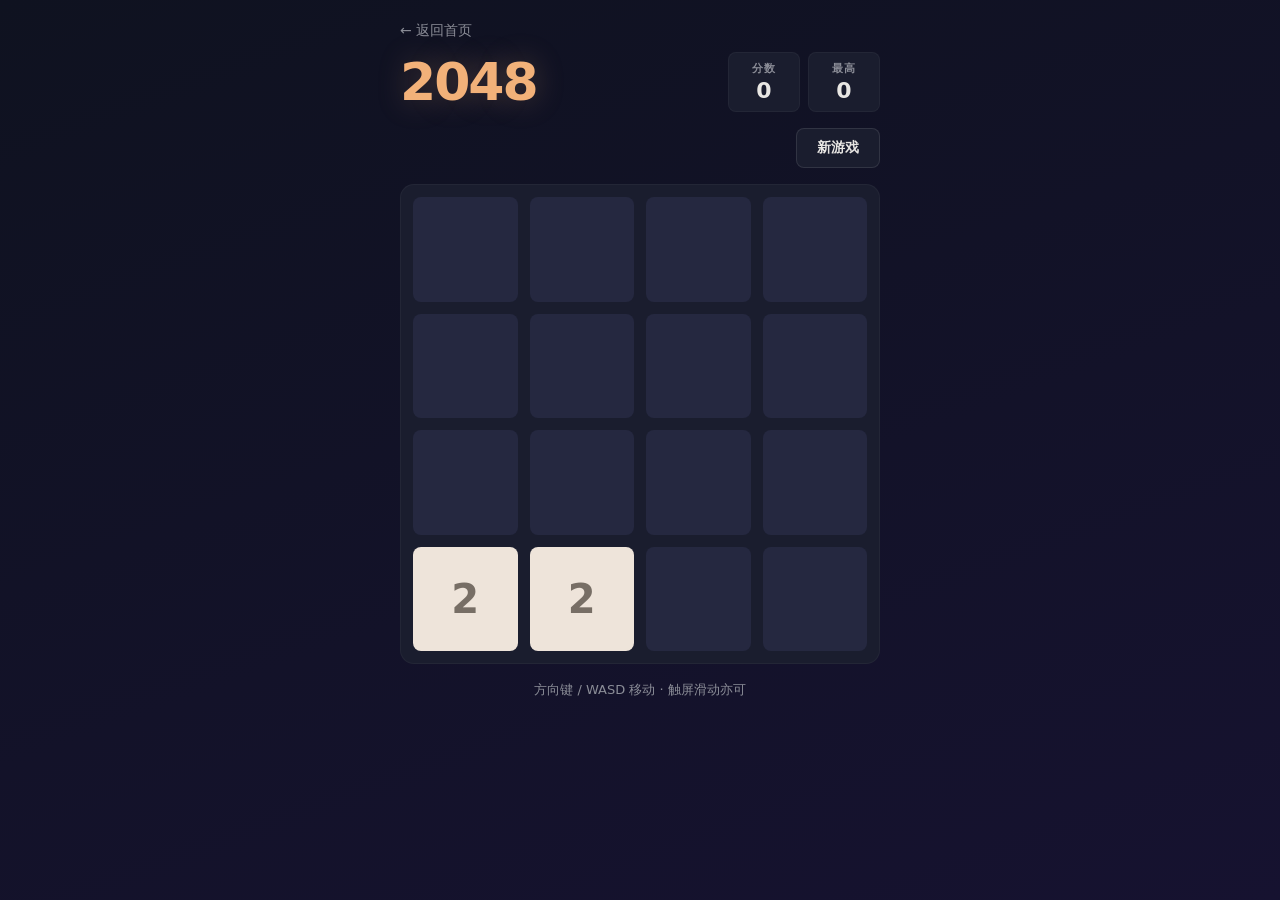
==== games/2048.html @ df6203e5 "Initial commit: HTML5 mini games collection" ====
<!DOCTYPE html>
<html lang="zh-CN">
<head>
<meta charset="UTF-8">
<meta name="viewport" content="width=device-width, initial-scale=1.0, user-scalable=no">
<title>2048</title>
<style>
/* === RESET & TOKENS === */
*, *::before, *::after { box-sizing: border-box; margin: 0; padding: 0; }

:root {
  --bg: #0f1220;
  --bg-end: #161230;
  --surface: #1a1d2e;
  --cell-empty: #252840;
  --text: #e8e6e3;
  --text-dim: #8b8d97;
  --accent: #f2b179;
  --accent-glow: rgba(242, 177, 121, 0.25);
  --radius: 8px;
  --radius-lg: 14px;
  --font: "PingFang SC", "Microsoft YaHei", system-ui, sans-serif;
  --grid-pad: 12px;
  --grid-gap: 12px;
}

/* === BASE === */
html, body {
  height: 100%;
  font-family: var(--font);
  background: linear-gradient(160deg, var(--bg) 0%, var(--bg-end) 100%);
  color: var(--text);
  overflow-x: hidden;
  -webkit-tap-highlight-color: transparent;
}

body {
  display: flex;
  justify-content: center;
  align-items: flex-start;
  padding: 20px 16px 40px;
}

.container {
  max-width: 480px;
  width: 100%;
}

/* === HEADER === */
.header { margin-bottom: 16px; }

.back-link {
  display: inline-block;
  color: var(--text-dim);
  text-decoration: none;
  font-size: 14px;
  margin-bottom: 12px;
  transition: color 0.2s;
}
.back-link:hover { color: var(--text); }

.title-row {
  display: flex;
  justify-content: space-between;
  align-items: center;
}

.title-row h1 {
  font-size: 52px;
  font-weight: 800;
  color: var(--accent);
  letter-spacing: -2px;
  line-height: 1;
  text-shadow: 0 0 30px var(--accent-glow);
}

.scores { display: flex; gap: 8px; }

.score-box {
  background: var(--surface);
  border-radius: var(--radius);
  padding: 8px 16px;
  text-align: center;
  min-width: 72px;
  border: 1px solid rgba(255,255,255,0.04);
}

.score-label {
  display: block;
  font-size: 11px;
  font-weight: 600;
  color: var(--text-dim);
  text-transform: uppercase;
  letter-spacing: 1px;
  margin-bottom: 2px;
}

.score-value {
  display: block;
  font-size: 22px;
  font-weight: 700;
  font-variant-numeric: tabular-nums;
  color: var(--text);
}

/* === CONTROLS === */
.controls {
  display: flex;
  justify-content: flex-end;
  margin-bottom: 16px;
}

.btn {
  font-family: var(--font);
  font-size: 14px;
  font-weight: 600;
  padding: 10px 20px;
  border-radius: var(--radius);
  border: 1px solid rgba(255,255,255,0.1);
  background: var(--surface);
  color: var(--text);
  cursor: pointer;
  transition: background 0.2s, transform 0.1s, border-color 0.2s;
}
.btn:hover {
  background: #252840;
  border-color: rgba(255,255,255,0.18);
}
.btn:active { transform: scale(0.97); }
.btn:focus-visible {
  outline: 2px solid var(--accent);
  outline-offset: 2px;
}

/* === GRID === */
.grid-wrapper {
  position: relative;
}

.grid {
  display: grid;
  grid-template-columns: repeat(4, 1fr);
  gap: var(--grid-gap);
  padding: var(--grid-pad);
  background: var(--surface);
  border-radius: var(--radius-lg);
  border: 1px solid rgba(255,255,255,0.04);
  touch-action: none;
  user-select: none;
  -webkit-user-select: none;
}

.cell {
  aspect-ratio: 1;
  background: var(--cell-empty);
  border-radius: var(--radius);
  display: flex;
  justify-content: center;
  align-items: center;
  font-weight: 700;
  font-size: 40px;
  line-height: 1;
  color: #776e65;
  transition: background-color 0.12s, color 0.12s, box-shadow 0.3s;
  position: relative;
}

/* === TILE COLORS === */
.cell[data-value="2"]    { background: #eee4da; color: #776e65; }
.cell[data-value="4"]    { background: #ede0c8; color: #776e65; }
.cell[data-value="8"]    { background: #f2b179; color: #f9f6f2; }
.cell[data-value="16"]   { background: #f59563; color: #f9f6f2; }
.cell[data-value="32"]   { background: #f67c5f; color: #f9f6f2; }
.cell[data-value="64"]   { background: #f65e3b; color: #f9f6f2; }
.cell[data-value="128"]  { background: #edcf72; color: #f9f6f2; font-size: 34px; box-shadow: 0 0 20px rgba(237,207,114,0.35); }
.cell[data-value="256"]  { background: #edcc61; color: #f9f6f2; font-size: 34px; box-shadow: 0 0 26px rgba(237,204,97,0.45); }
.cell[data-value="512"]  { background: #edc850; color: #f9f6f2; font-size: 34px; box-shadow: 0 0 32px rgba(237,200,80,0.55); }
.cell[data-value="1024"] { background: #edc53f; color: #f9f6f2; font-size: 26px; box-shadow: 0 0 40px rgba(237,197,63,0.6); }
.cell[data-value="2048"] { background: #edc22e; color: #f9f6f2; font-size: 26px; box-shadow: 0 0 50px rgba(237,194,46,0.7), 0 0 80px rgba(237,194,46,0.25); }

/* === ANIMATIONS === */
@keyframes pop-in {
  0%   { transform: scale(0); opacity: 0; }
  60%  { transform: scale(1.08); opacity: 1; }
  100% { transform: scale(1); }
}
@keyframes pulse {
  0%   { transform: scale(1); }
  40%  { transform: scale(1.18); }
  100% { transform: scale(1); }
}
@keyframes score-bump {
  0%   { transform: scale(1); }
  50%  { transform: scale(1.25); }
  100% { transform: scale(1); }
}

.cell.anim-new  { animation: pop-in 0.2s ease-out both; }
.cell.anim-merge { animation: pulse 0.2s ease-out both; }
.score-value.anim-score { animation: score-bump 0.3s ease-out; }

/* === OVERLAY === */
.overlay {
  position: absolute;
  inset: 0;
  background: rgba(15, 18, 32, 0.82);
  border-radius: var(--radius-lg);
  display: flex;
  flex-direction: column;
  justify-content: center;
  align-items: center;
  z-index: 10;
  opacity: 1;
  transition: opacity 0.3s;
  backdrop-filter: blur(4px);
  -webkit-backdrop-filter: blur(4px);
}
.overlay.hidden {
  opacity: 0;
  pointer-events: none;
}

.overlay-title {
  font-size: 36px;
  font-weight: 800;
  margin-bottom: 8px;
  color: var(--accent);
}
.overlay-sub {
  font-size: 16px;
  color: var(--text-dim);
  margin-bottom: 24px;
}
.overlay-buttons { display: flex; gap: 10px; }

.btn-primary {
  font-family: var(--font);
  font-size: 15px;
  font-weight: 600;
  padding: 12px 28px;
  border-radius: var(--radius);
  border: none;
  background: var(--accent);
  color: #1a1d2e;
  cursor: pointer;
  transition: transform 0.1s, filter 0.2s;
}
.btn-primary:hover { filter: brightness(1.08); }
.btn-primary:active { transform: scale(0.97); }
.btn-primary:focus-visible {
  outline: 2px solid var(--text);
  outline-offset: 2px;
}

.btn-secondary {
  font-family: var(--font);
  font-size: 15px;
  font-weight: 600;
  padding: 12px 28px;
  border-radius: var(--radius);
  border: 1px solid rgba(255,255,255,0.15);
  background: transparent;
  color: var(--text);
  cursor: pointer;
  transition: background 0.2s, transform 0.1s;
}
.btn-secondary:hover { background: rgba(255,255,255,0.06); }
.btn-secondary:active { transform: scale(0.97); }
.btn-secondary:focus-visible {
  outline: 2px solid var(--accent);
  outline-offset: 2px;
}

/* === INSTRUCTIONS === */
.instructions {
  text-align: center;
  color: var(--text-dim);
  font-size: 13px;
  margin-top: 16px;
  line-height: 1.6;
}

/* === RESPONSIVE === */
@media (max-width: 520px) {
  body { padding: 12px 10px 32px; }
  .title-row h1 { font-size: 40px; }
  .score-box { padding: 6px 12px; min-width: 60px; }
  .score-value { font-size: 18px; }
  .cell { font-size: 30px; }
  .cell[data-value="128"],
  .cell[data-value="256"],
  .cell[data-value="512"] { font-size: 24px; }
  .cell[data-value="1024"],
  .cell[data-value="2048"] { font-size: 18px; }
  :root { --grid-gap: 8px; --grid-pad: 8px; }
  .overlay-title { font-size: 28px; }
}

@media (max-width: 360px) {
  .title-row h1 { font-size: 32px; }
  .cell { font-size: 24px; }
  .cell[data-value="128"],
  .cell[data-value="256"],
  .cell[data-value="512"] { font-size: 20px; }
  .cell[data-value="1024"],
  .cell[data-value="2048"] { font-size: 15px; }
}

/* === REDUCED MOTION === */
@media (prefers-reduced-motion: reduce) {
  *, *::before, *::after {
    animation-duration: 0.01ms !important;
    transition-duration: 0.01ms !important;
  }
}
</style>
</head>
<body>
<div class="container">
  <header class="header">
    <a href="../index.html" class="back-link">&larr; 返回首页</a>
    <div class="title-row">
      <h1>2048</h1>
      <div class="scores">
        <div class="score-box">
          <span class="score-label">分数</span>
          <span class="score-value" id="score">0</span>
        </div>
        <div class="score-box">
          <span class="score-label">最高</span>
          <span class="score-value" id="best">0</span>
        </div>
      </div>
    </div>
  </header>

  <div class="controls">
    <button class="btn" id="new-game-btn">新游戏</button>
  </div>

  <div class="grid-wrapper">
    <div class="grid" id="grid" role="grid" aria-label="2048 游戏网格"></div>
    <div class="overlay hidden" id="overlay">
      <div class="overlay-title" id="overlay-title"></div>
      <div class="overlay-sub" id="overlay-sub"></div>
      <div class="overlay-buttons">
        <button class="btn-primary" id="overlay-restart">重新开始</button>
        <button class="btn-secondary hidden" id="overlay-continue">继续游戏</button>
      </div>
    </div>
  </div>

  <p class="instructions">方向键 / WASD 移动 &middot; 触屏滑动亦可</p>
</div>

<script>
(function () {
  'use strict';

  /* ===== STATE ===== */
  var SIZE = 4;
  var grid = [];
  var score = 0;
  var best = 0;
  var won = false;       // has 2048 been reached this game?
  var keepPlaying = false;
  var over = false;
  var cells = [];

  /* ===== DOM REFS ===== */
  var gridEl       = document.getElementById('grid');
  var scoreEl      = document.getElementById('score');
  var bestEl       = document.getElementById('best');
  var overlayEl    = document.getElementById('overlay');
  var overlayTitle = document.getElementById('overlay-title');
  var overlaySub   = document.getElementById('overlay-sub');
  var overlayRestart  = document.getElementById('overlay-restart');
  var overlayContinue = document.getElementById('overlay-continue');
  var newGameBtn   = document.getElementById('new-game-btn');

  /* ===== INIT ===== */
  function init() {
    best = parseInt(localStorage.getItem('game2048_best') || '0', 10);
    bestEl.textContent = best;
    buildCells();
    newGame();
  }

  function buildCells() {
    gridEl.innerHTML = '';
    cells = [];
    for (var i = 0; i < SIZE * SIZE; i++) {
      var cell = document.createElement('div');
      cell.className = 'cell';
      cell.setAttribute('role', 'gridcell');
      gridEl.appendChild(cell);
      cells.push(cell);
    }
  }

  function newGame() {
    grid = emptyGrid();
    score = 0;
    won = false;
    keepPlaying = false;
    over = false;
    scoreEl.textContent = '0';
    hideOverlay();
    addRandomTile();
    addRandomTile();
    render();
  }

  function emptyGrid() {
    var g = [];
    for (var r = 0; r < SIZE; r++) {
      g.push([0, 0, 0, 0]);
    }
    return g;
  }

  /* ===== RANDOM TILE ===== */
  function addRandomTile() {
    var empty = [];
    for (var r = 0; r < SIZE; r++) {
      for (var c = 0; c < SIZE; c++) {
        if (grid[r][c] === 0) empty.push({ r: r, c: c });
      }
    }
    if (empty.length === 0) return null;
    var pos = empty[Math.floor(Math.random() * empty.length)];
    grid[pos.r][pos.c] = Math.random() < 0.9 ? 2 : 4;
    return pos;
  }

  /* ===== SLIDE LINE ===== */
  function slideLine(line) {
    var filtered = [];
    for (var i = 0; i < line.length; i++) {
      if (line[i] !== 0) filtered.push(line[i]);
    }
    var result = [];
    var mergedIndices = [];
    var lineScore = 0;
    var i = 0;
    while (i < filtered.length) {
      if (i + 1 < filtered.length && filtered[i] === filtered[i + 1]) {
        var val = filtered[i] * 2;
        result.push(val);
        mergedIndices.push(result.length - 1);
        lineScore += val;
        i += 2;
      } else {
        result.push(filtered[i]);
        i += 1;
      }
    }
    while (result.length < SIZE) result.push(0);
    return { result: result, score: lineScore, mergedIndices: mergedIndices };
  }

  /* ===== MOVES ===== */
  function moveLeft() {
    var moved = false;
    var totalScore = 0;
    var mergedPositions = [];
    for (var r = 0; r < SIZE; r++) {
      var old = grid[r].join(',');
      var res = slideLine(grid[r].slice());
      grid[r] = res.result;
      totalScore += res.score;
      if (grid[r].join(',') !== old) moved = true;
      for (var j = 0; j < res.mergedIndices.length; j++) {
        mergedPositions.push({ r: r, c: res.mergedIndices[j] });
      }
    }
    return { moved: moved, score: totalScore, merged: mergedPositions };
  }

  function moveRight() {
    var moved = false;
    var totalScore = 0;
    var mergedPositions = [];
    for (var r = 0; r < SIZE; r++) {
      var old = grid[r].join(',');
      var reversed = grid[r].slice().reverse();
      var res = slideLine(reversed);
      var newRow = res.result.slice().reverse();
      grid[r] = newRow;
      totalScore += res.score;
      if (grid[r].join(',') !== old) moved = true;
      for (var j = 0; j < res.mergedIndices.length; j++) {
        mergedPositions.push({ r: r, c: SIZE - 1 - res.mergedIndices[j] });
      }
    }
    return { moved: moved, score: totalScore, merged: mergedPositions };
  }

  function moveUp() {
    var moved = false;
    var totalScore = 0;
    var mergedPositions = [];
    for (var c = 0; c < SIZE; c++) {
      var col = [grid[0][c], grid[1][c], grid[2][c], grid[3][c]];
      var old = col.join(',');
      var res = slideLine(col);
      totalScore += res.score;
      for (var r = 0; r < SIZE; r++) {
        grid[r][c] = res.result[r];
      }
      if (res.result.join(',') !== old) moved = true;
      for (var j = 0; j < res.mergedIndices.length; j++) {
        mergedPositions.push({ r: res.mergedIndices[j], c: c });
      }
    }
    return { moved: moved, score: totalScore, merged: mergedPositions };
  }

  function moveDown() {
    var moved = false;
    var totalScore = 0;
    var mergedPositions = [];
    for (var c = 0; c < SIZE; c++) {
      var col = [grid[3][c], grid[2][c], grid[1][c], grid[0][c]];
      var old = col.join(',');
      var res = slideLine(col);
      var newCol = res.result.slice().reverse();
      totalScore += res.score;
      for (var r = 0; r < SIZE; r++) {
        grid[r][c] = newCol[r];
      }
      if (newCol.join(',') !== old) moved = true;
      for (var j = 0; j < res.mergedIndices.length; j++) {
        mergedPositions.push({ r: SIZE - 1 - res.mergedIndices[j], c: c });
      }
    }
    return { moved: moved, score: totalScore, merged: mergedPositions };
  }

  /* ===== GAME LOGIC ===== */
  function handleMove(direction) {
    if (over) return;

    var result;
    switch (direction) {
      case 'left':  result = moveLeft();  break;
      case 'right': result = moveRight(); break;
      case 'up':    result = moveUp();    break;
      case 'down':  result = moveDown();  break;
      default: return;
    }

    if (!result.moved) return;

    score += result.score;
    updateScore();

    var newTilePos = addRandomTile();
    render(result.merged, newTilePos);

    // Check win
    if (!won && !keepPlaying) {
      for (var r = 0; r < SIZE; r++) {
        for (var c = 0; c < SIZE; c++) {
          if (grid[r][c] === 2048) {
            won = true;
            showOverlay('win');
            return;
          }
        }
      }
    }

    // Check game over
    if (isGameOver()) {
      over = true;
      showOverlay('lose');
    }
  }

  function isGameOver() {
    for (var r = 0; r < SIZE; r++) {
      for (var c = 0; c < SIZE; c++) {
        if (grid[r][c] === 0) return false;
        if (c < SIZE - 1 && grid[r][c] === grid[r][c + 1]) return false;
        if (r < SIZE - 1 && grid[r][c] === grid[r + 1][c]) return false;
      }
    }
    return true;
  }

  /* ===== SCORE ===== */
  function updateScore() {
    scoreEl.textContent = score;
    // Animate score
    scoreEl.classList.remove('anim-score');
    void scoreEl.offsetWidth;
    scoreEl.classList.add('anim-score');

    if (score > best) {
      best = score;
      bestEl.textContent = best;
      localStorage.setItem('game2048_best', String(best));
    }
  }

  /* ===== RENDER ===== */
  function render(mergedPositions, newTilePos) {
    mergedPositions = mergedPositions || [];
    for (var i = 0; i < SIZE * SIZE; i++) {
      var r = Math.floor(i / SIZE);
      var c = i % SIZE;
      var val = grid[r][c];
      var cell = cells[i];

      // Clear animation classes
      cell.classList.remove('anim-new', 'anim-merge');

      // Update value
      if (val === 0) {
        cell.textContent = '';
        cell.removeAttribute('data-value');
      } else {
        cell.textContent = val;
        cell.setAttribute('data-value', val);
      }

      // Force reflow so animation restarts
      void cell.offsetWidth;

      // New tile animation
      if (newTilePos && newTilePos.r === r && newTilePos.c === c) {
        cell.classList.add('anim-new');
      }

      // Merged tile animation
      for (var j = 0; j < mergedPositions.length; j++) {
        if (mergedPositions[j].r === r && mergedPositions[j].c === c) {
          cell.classList.add('anim-merge');
          break;
        }
      }
    }
  }

  /* ===== OVERLAY ===== */
  function showOverlay(type) {
    overlayEl.classList.remove('hidden');
    if (type === 'win') {
      overlayTitle.textContent = '\u{1F389} 你赢了！';
      overlaySub.textContent = '恭喜达成 2048！';
      overlayContinue.classList.remove('hidden');
    } else {
      overlayTitle.textContent = '游戏结束';
      overlaySub.textContent = '最终得分：' + score;
      overlayContinue.classList.add('hidden');
    }
  }

  function hideOverlay() {
    overlayEl.classList.add('hidden');
  }

  /* ===== INPUT: KEYBOARD ===== */
  document.addEventListener('keydown', function (e) {
    var key = e.key;
    var dir = null;
    if (key === 'ArrowLeft'  || key === 'a' || key === 'A') dir = 'left';
    if (key === 'ArrowRight' || key === 'd' || key === 'D') dir = 'right';
    if (key === 'ArrowUp'    || key === 'w' || key === 'W') dir = 'up';
    if (key === 'ArrowDown'  || key === 's' || key === 'S') dir = 'down';
    if (dir) {
      e.preventDefault();
      handleMove(dir);
    }
  });

  /* ===== INPUT: TOUCH ===== */
  var touchStartX = 0;
  var touchStartY = 0;
  var touchActive = false;

  gridEl.addEventListener('touchstart', function (e) {
    if (e.touches.length === 1) {
      touchStartX = e.touches[0].clientX;
      touchStartY = e.touches[0].clientY;
      touchActive = true;
    }
  }, { passive: true });

  gridEl.addEventListener('touchend', function (e) {
    if (!touchActive) return;
    touchActive = false;
    var dx = e.changedTouches[0].clientX - touchStartX;
    var dy = e.changedTouches[0].clientY - touchStartY;
    var absDx = Math.abs(dx);
    var absDy = Math.abs(dy);
    var minSwipe = 30;
    if (Math.max(absDx, absDy) < minSwipe) return;
    e.preventDefault();
    if (absDx > absDy) {
      handleMove(dx > 0 ? 'right' : 'left');
    } else {
      handleMove(dy > 0 ? 'down' : 'up');
    }
  }, { passive: false });

  /* ===== BUTTONS ===== */
  newGameBtn.addEventListener('click', function () { newGame(); });
  overlayRestart.addEventListener('click', function () { newGame(); });
  overlayContinue.addEventListener('click', function () {
    keepPlaying = true;
    hideOverlay();
  });

  /* ===== START ===== */
  init();
})();
</script>
</body>
</html>
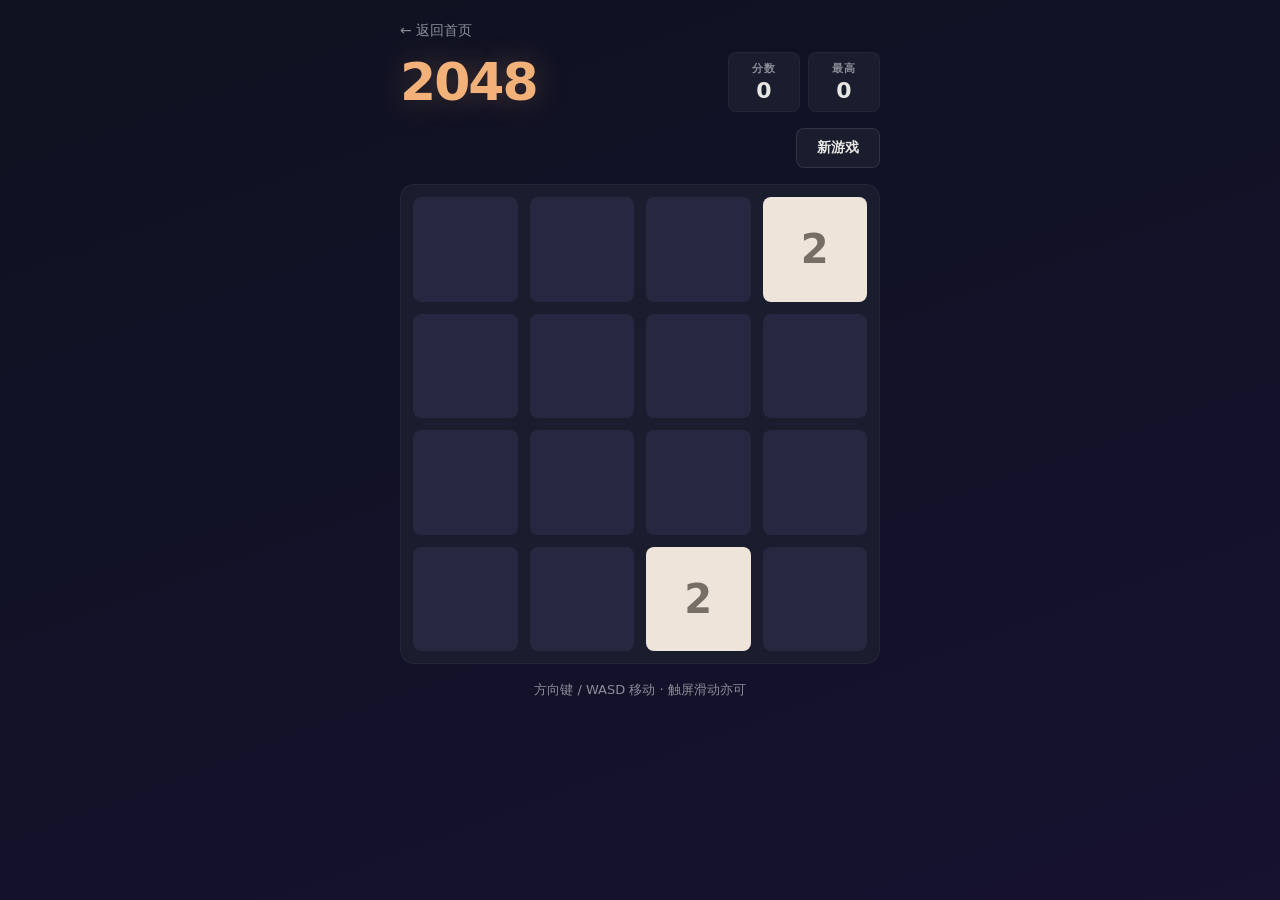
==== commit a73176e9: "feat: 升级为11款游戏合集，新增AI对战、统计系统、搜索筛选和主题切换" ====
--- a/games/2048.html
+++ b/games/2048.html
@@ -353,6 +353,7 @@
   <p class="instructions">方向键 / WASD 移动 &middot; 触屏滑动亦可</p>
 </div>
 
+<script src="../js/game-stats.js"></script>
 <script>
 (function () {
   'use strict';
@@ -655,6 +656,7 @@
       overlaySub.textContent = '最终得分：' + score;
       overlayContinue.classList.add('hidden');
     }
+    if (window.GameStats) GameStats.record('2048', score);
   }
 
   function hideOverlay() {
